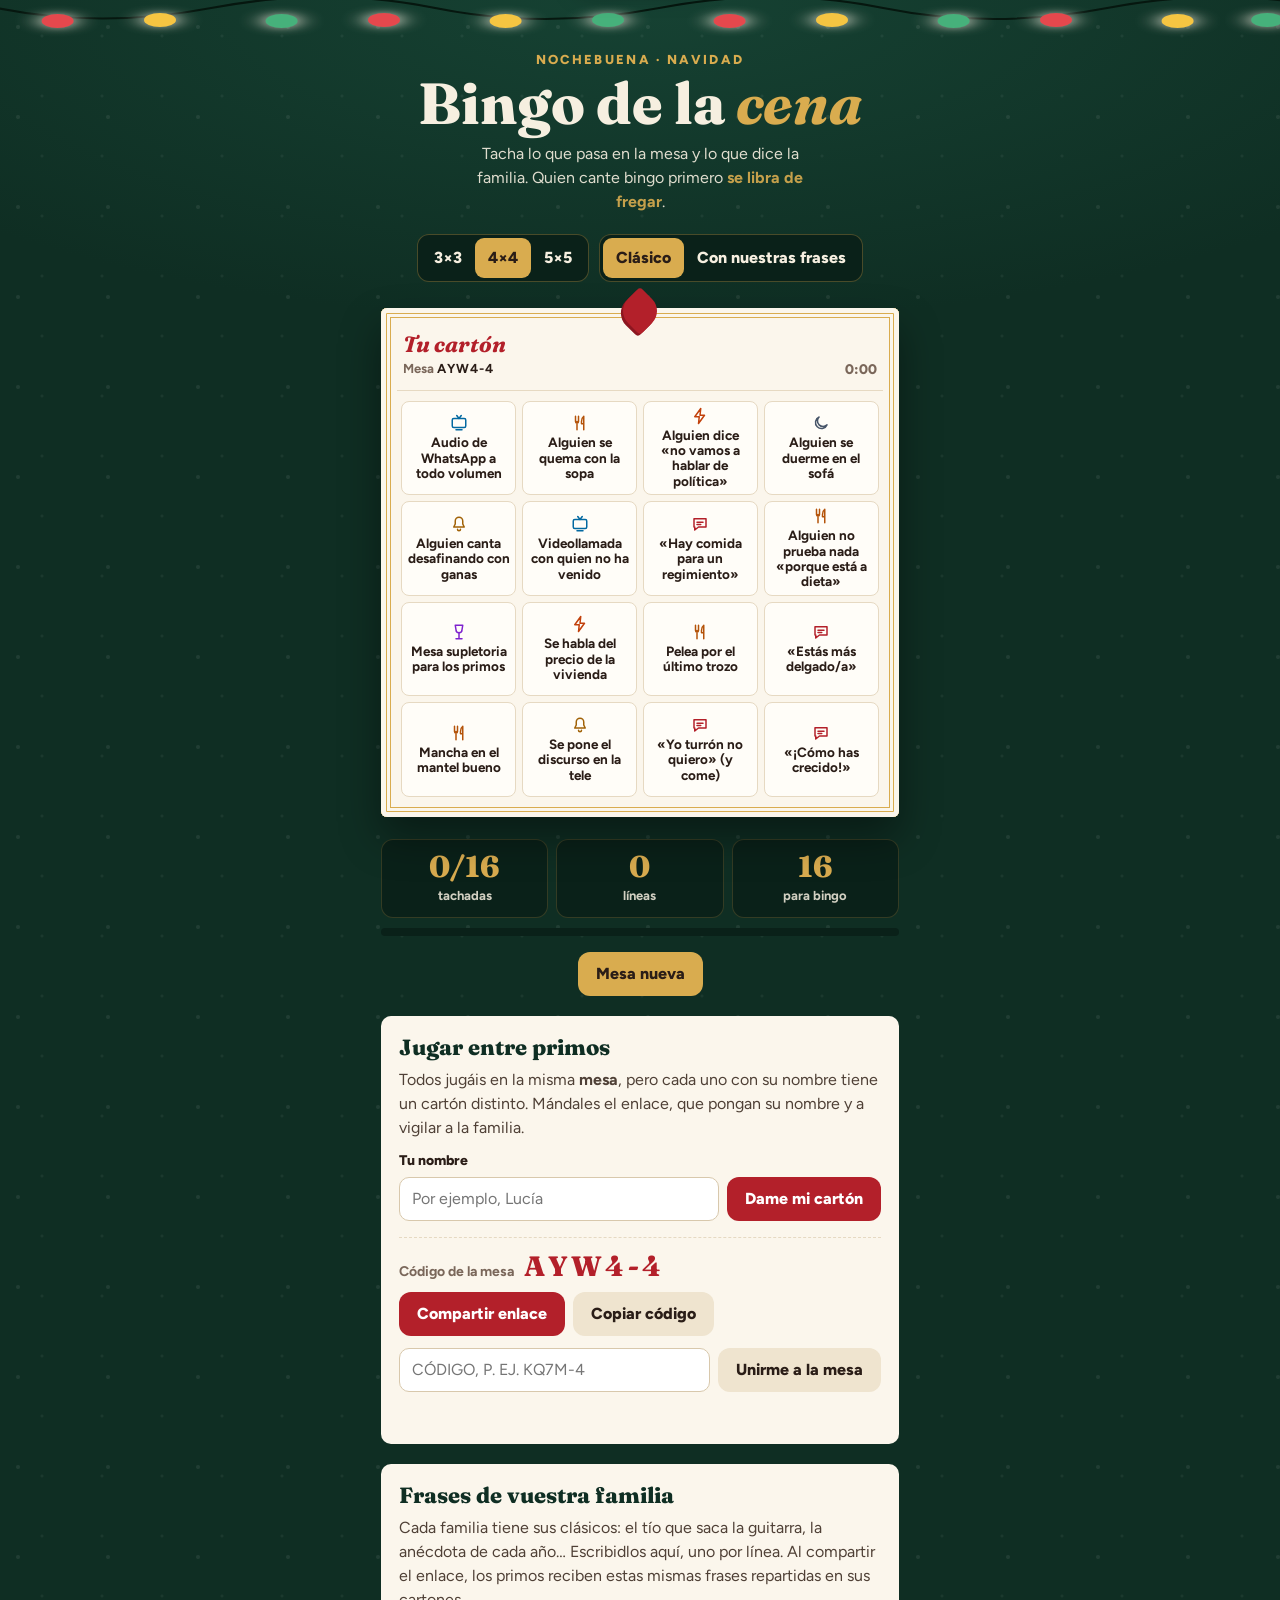
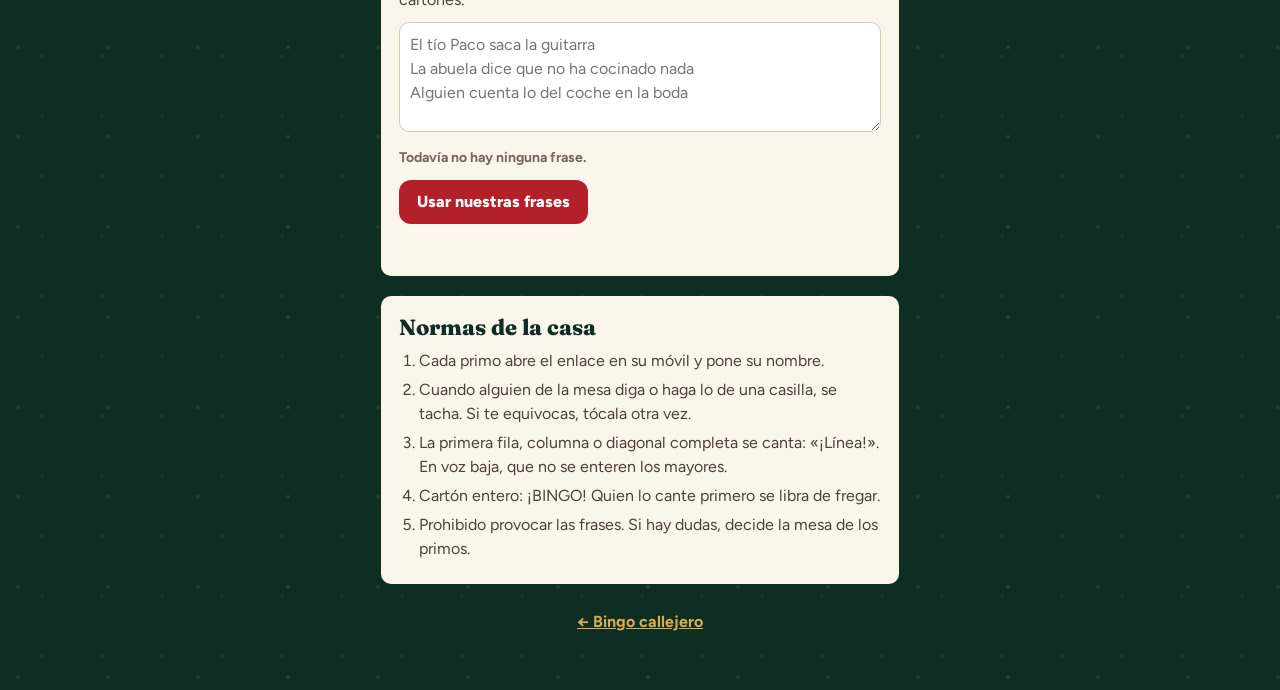
==== navidad/index.html @ 9730216d "Bingo de la cena de Navidad en navidad/ Nueva página con estilo propio para jugar entre primos: fras" ====
<!DOCTYPE html>
<html lang="es">
<head>
<meta charset="utf-8">
<meta name="viewport" content="width=device-width, initial-scale=1, viewport-fit=cover">
<title>Bingo de la cena de Navidad</title>
<meta name="description" content="Un bingo para la cena de Navidad: tacha las frases de la familia y lo que pasa en la mesa. ¡Quien cante bingo se libra de fregar!">
<meta name="theme-color" content="#0f2e23">
<link rel="manifest" href="manifest.webmanifest">
<link rel="icon" href="icons/icon.svg" type="image/svg+xml">
<link rel="apple-touch-icon" href="icons/icon-180.png">
<meta name="apple-mobile-web-app-capable" content="yes">
<meta name="mobile-web-app-capable" content="yes">
<meta name="apple-mobile-web-app-status-bar-style" content="black-translucent">
<meta name="apple-mobile-web-app-title" content="Bingo Navidad">
<link rel="preconnect" href="https://fonts.googleapis.com">
<link rel="preconnect" href="https://fonts.gstatic.com" crossorigin>
<link href="https://fonts.googleapis.com/css2?family=Fraunces:ital,opsz,wght@0,9..144,600;0,9..144,800;1,9..144,700&family=Figtree:wght@500;700;800&display=swap" rel="stylesheet">
<link rel="stylesheet" href="styles.css?v=1">
</head>
<body>
<svg width="0" height="0" style="position:absolute" aria-hidden="true">
 <defs>
  <symbol id="i-dice" viewBox="0 0 24 24" fill="none" stroke="currentColor" stroke-width="2" stroke-linejoin="round" stroke-linecap="round"><path d="M4 5h16v11H10l-5 4v-4H4z"/><path d="M8 9.5h8M8 12.5h5"/></symbol>
  <symbol id="i-comida" viewBox="0 0 24 24" fill="none" stroke="currentColor" stroke-width="2" stroke-linejoin="round" stroke-linecap="round"><path d="M6 3v7a2 2 0 0 0 4 0V3M8 10v11"/><path d="M17 21V3c-2 1.5-3 4-3 7v3h3"/></symbol>
  <symbol id="i-mesa" viewBox="0 0 24 24" fill="none" stroke="currentColor" stroke-width="2" stroke-linejoin="round" stroke-linecap="round"><path d="M7 3h10l-1 6a4 4 0 0 1-8 0z"/><path d="M12 13v7M8 21h8"/></symbol>
  <symbol id="i-tele" viewBox="0 0 24 24" fill="none" stroke="currentColor" stroke-width="2" stroke-linejoin="round" stroke-linecap="round"><rect x="3" y="6" width="18" height="12" rx="2"/><path d="m9 2 3 4 3-4M8 21h8"/></symbol>
  <symbol id="i-familia" viewBox="0 0 24 24" fill="none" stroke="currentColor" stroke-width="2" stroke-linecap="round"><circle cx="8" cy="7" r="2.6"/><circle cx="16.5" cy="9" r="2.2"/><path d="M3 20v-3a5 5 0 0 1 10 0v3M13.5 20v-2.5a3.5 3.5 0 0 1 7 0V20"/></symbol>
  <symbol id="i-lio" viewBox="0 0 24 24" fill="none" stroke="currentColor" stroke-width="2" stroke-linejoin="round"><path d="M13 2 5 13h6l-1 9 8-11h-6z"/></symbol>
  <symbol id="i-sofa" viewBox="0 0 24 24" fill="none" stroke="currentColor" stroke-width="2" stroke-linejoin="round" stroke-linecap="round"><path d="M20 14.5A8 8 0 1 1 9.5 4a6.5 6.5 0 0 0 10.5 10.5z"/></symbol>
  <symbol id="i-tradicion" viewBox="0 0 24 24" fill="none" stroke="currentColor" stroke-width="2" stroke-linejoin="round" stroke-linecap="round"><path d="M12 3a5 5 0 0 0-5 5v4l-2 4h14l-2-4V8a5 5 0 0 0-5-5z"/><path d="M10 19a2 2 0 0 0 4 0"/></symbol>
  <symbol id="i-mio" viewBox="0 0 24 24" fill="none" stroke="currentColor" stroke-width="2" stroke-linejoin="round" stroke-linecap="round"><path d="M4 20l4-1L19 8l-3-3L5 16z"/><path d="M14 7l3 3"/></symbol>
  <symbol id="i-star" viewBox="0 0 24 24"><path fill="currentColor" d="m12 2.5 2.8 6 6.6.7-4.9 4.5 1.4 6.5L12 16.9l-5.9 3.3 1.4-6.5-4.9-4.5 6.6-.7z"/></symbol>
 </defs>
</svg>

<svg class="lights" viewBox="0 0 400 40" preserveAspectRatio="none" aria-hidden="true">
 <path d="M-4 6 Q 30 30 66 8 T 136 8 T 206 8 T 276 8 T 346 8 T 416 8" fill="none" stroke="#06170f" stroke-width="2"/>
 <g class="bulbs">
  <ellipse cx="18" cy="21" rx="5" ry="7" fill="#e5484d"/><ellipse cx="50" cy="20" rx="5" ry="7" fill="#f5c542"/>
  <ellipse cx="88" cy="21" rx="5" ry="7" fill="#46b17b"/><ellipse cx="120" cy="20" rx="5" ry="7" fill="#e5484d"/>
  <ellipse cx="158" cy="21" rx="5" ry="7" fill="#f5c542"/><ellipse cx="190" cy="20" rx="5" ry="7" fill="#46b17b"/>
  <ellipse cx="228" cy="21" rx="5" ry="7" fill="#e5484d"/><ellipse cx="260" cy="20" rx="5" ry="7" fill="#f5c542"/>
  <ellipse cx="298" cy="21" rx="5" ry="7" fill="#46b17b"/><ellipse cx="330" cy="20" rx="5" ry="7" fill="#e5484d"/>
  <ellipse cx="368" cy="21" rx="5" ry="7" fill="#f5c542"/><ellipse cx="396" cy="20" rx="5" ry="7" fill="#46b17b"/>
 </g>
</svg>

<header>
 <p class="kicker">Nochebuena · Navidad</p>
 <h1>Bingo de la <em>cena</em></h1>
 <p class="sub">Tacha lo que pasa en la mesa y lo que dice la familia. Quien cante bingo primero <b>se libra de fregar</b>.</p>
</header>

<main>
 <div class="bar">
  <div class="seg" role="group" aria-label="Tamaño del cartón">
   <button data-size="3">3×3</button><button data-size="4">4×4</button><button data-size="5">5×5</button>
  </div>
  <div class="seg" role="group" aria-label="Tipo de cartón">
   <button data-mode="serie">Clásico</button><button data-mode="mine">Con nuestras frases</button>
  </div>
 </div>

 <section class="card" aria-label="Tu cartón">
  <div class="chead">
   <div><span class="who" id="who">Tu cartón</span><span class="table">Mesa <b id="codeTop"></b></span></div>
   <span id="clock" aria-label="Tiempo de partida">0:00</span>
  </div>
  <div class="grid" id="grid"></div>
 </section>

 <div class="score">
  <div><b id="sMarks">0/0</b><span>tachadas</span></div>
  <div><b id="sLines">0</b><span>líneas</span></div>
  <div><b id="sLeft">0</b><span>para bingo</span></div>
 </div>
 <div class="meter" aria-hidden="true"><i id="meter"></i></div>
 <div class="bar" style="margin-top:16px"><button class="btn gold" id="nuevo">Mesa nueva</button></div>

 <section class="panel" id="playPanel">
  <h2>Jugar entre primos</h2>
  <p>Todos jugáis en la misma <b>mesa</b>, pero cada uno con su nombre tiene un cartón distinto. Mándales el enlace, que pongan su nombre y a vigilar a la familia.</p>
  <label class="lbl" for="name">Tu nombre</label>
  <div class="row">
   <input id="name" maxlength="24" placeholder="Por ejemplo, Lucía" autocomplete="given-name">
   <button class="btn" id="nameBtn">Dame mi cartón</button>
  </div>
  <div class="tablecode"><span>Código de la mesa</span><b id="code">----</b></div>
  <div class="row"><button class="btn" id="link">Compartir enlace</button><button class="btn ghost" id="copy">Copiar código</button></div>
  <div class="row" style="margin-top:12px">
   <input id="join" class="up" maxlength="6" placeholder="Código, p. ej. KQ7M-4" aria-label="Código de mesa" autocomplete="off">
   <button class="btn ghost" id="joinBtn">Unirme a la mesa</button>
  </div>
  <p class="msg" id="msg" role="status"></p>
 </section>

 <section class="panel" id="customPanel">
  <h2>Frases de vuestra familia</h2>
  <p>Cada familia tiene sus clásicos: el tío que saca la guitarra, la anécdota de cada año… Escribidlos aquí, uno por línea. Al compartir el enlace, los primos reciben estas mismas frases repartidas en sus cartones.</p>
  <textarea id="custom" aria-label="Vuestras frases, una por línea" placeholder="El tío Paco saca la guitarra&#10;La abuela dice que no ha cocinado nada&#10;Alguien cuenta lo del coche en la boda"></textarea>
  <p class="hint" id="customInfo"></p>
  <div class="row"><button class="btn" id="makeCustom">Usar nuestras frases</button></div>
  <p class="msg" id="customMsg" role="status"></p>
 </section>

 <section class="panel">
  <h2>Normas de la casa</h2>
  <ol>
   <li>Cada primo abre el enlace en su móvil y pone su nombre.</li>
   <li>Cuando alguien de la mesa diga o haga lo de una casilla, se tacha. Si te equivocas, tócala otra vez.</li>
   <li>La primera fila, columna o diagonal completa se canta: «¡Línea!». En voz baja, que no se enteren los mayores.</li>
   <li>Cartón entero: ¡BINGO! Quien lo cante primero se libra de fregar.</li>
   <li>Prohibido provocar las frases. Si hay dudas, decide la mesa de los primos.</li>
  </ol>
 </section>

 <p class="foot"><a href="../">← Bingo callejero</a></p>
</main>

<div class="toast" id="toast" role="status">¡Línea!</div>
<div class="win-ov" id="winOv" role="dialog" aria-modal="true" aria-labelledby="winT">
 <div class="win-card">
  <svg class="win-star" aria-hidden="true"><use href="#i-star"/></svg>
  <h2 id="winT">¡BINGO!</h2>
  <p id="winP"></p>
  <div class="row" style="justify-content:center">
   <button class="btn ghost" id="again">Otro cartón</button>
   <button class="btn" id="close">Ver cartón</button>
  </div>
 </div>
</div>
<canvas id="fx"></canvas>

<!-- Al cambiar app.js o styles.css, sube el ?v= aquí y la versión en sw.js -->
<script src="app.js?v=1"></script>
</body>
</html>
---- navidad/styles.css ----
/* VOICE: cálido, de sobremesa, cómplice entre primos
   IDEA: una tarjeta de felicitación sobre el mantel, con guirnalda de luces y sellos de lacre al tachar
   COLOUR and TYPE: verde abeto de fondo, papel crema, rojo lacre, dorado; Fraunces (titulares) + Figtree */
:root{color-scheme:light dark;
--bg:#0f2e23;--bg2:#0a2119;--bg3:#164233;
--paper:light-dark(#fbf6ec,#efe6d4);--ink:#2a1d17;--on:#f6efe0;
--red:#b3202a;--red2:#8c1620;--gold:#d9ac4f;--gold2:#a77c25;--muted:#7a675a;--line:#e6d9c2}
:root[data-theme=light]{color-scheme:light}:root[data-theme=dark]{color-scheme:dark}
*{box-sizing:border-box;min-width:0}
body{margin:0;color:var(--on);font:16px/1.5 Figtree,system-ui,sans-serif;overflow-x:clip;
 background:
  radial-gradient(circle at 20% 30%,rgba(255,255,255,.07) 0 1.5px,transparent 2.5px) 0 0/90px 90px,
  radial-gradient(circle at 70% 60%,rgba(255,255,255,.05) 0 1px,transparent 2px) 0 0/60px 60px,
  radial-gradient(120% 60% at 50% 0,var(--bg3),var(--bg) 60%) fixed,var(--bg);
 padding:0 env(safe-area-inset-right) env(safe-area-inset-bottom) env(safe-area-inset-left)}
button,input,textarea{font:inherit}
a{color:var(--gold)}

.lights{display:block;width:100%;height:40px;margin-top:env(safe-area-inset-top)}
.bulbs ellipse{animation:blink 2.4s infinite ease-in-out;filter:drop-shadow(0 0 4px currentColor)}
.bulbs ellipse:nth-child(3n+2){animation-delay:.8s}.bulbs ellipse:nth-child(3n){animation-delay:1.6s}
@keyframes blink{0%,100%{opacity:1}50%{opacity:.35}}

header{padding:10px max(5vw,16px) 0;text-align:center}
.kicker{margin:0;font-weight:800;font-size:13px;letter-spacing:.18em;text-transform:uppercase;color:var(--gold)}
h1{font:800 clamp(38px,10vw,58px)/1 Fraunces,Georgia,serif;margin:4px 0 0;text-wrap:balance}
h1 em{font-style:italic;font-weight:700;color:var(--gold)}
.sub{margin:10px auto 0;max-width:36ch;opacity:.9}
.sub b{color:var(--gold)}

main{max-width:620px;margin:0 auto;padding:20px max(4vw,12px) 40px}
.bar{display:flex;flex-wrap:wrap;gap:10px;justify-content:center;align-items:center;margin-bottom:16px}
.seg{display:flex;background:var(--bg2);border:1px solid rgba(217,172,79,.3);border-radius:12px;padding:3px}
.seg button{border:0;background:none;color:var(--on);font-weight:800;min-height:40px;padding:0 13px;border-radius:9px;cursor:pointer}
.seg button[aria-pressed=true]{background:var(--gold);color:var(--ink)}
.btn{border:0;min-height:44px;padding:0 18px;border-radius:12px;font-weight:800;cursor:pointer;background:var(--red);color:#fff}
.btn.gold{background:var(--gold);color:var(--ink)}
.btn.ghost{background:#efe4cf;color:var(--ink)}
.btn:active{transform:translateY(1px)}
button:focus-visible,input:focus-visible,textarea:focus-visible,a:focus-visible{outline:3px solid var(--gold);outline-offset:2px}

/* El cartón: tarjeta de felicitación con doble filete dorado */
.card{background:var(--paper);color:var(--ink);border-radius:6px;padding:16px;margin-top:26px;position:relative;
 box-shadow:inset 0 0 0 5px var(--paper),inset 0 0 0 6px var(--gold),inset 0 0 0 9px var(--paper),inset 0 0 0 10px var(--gold),0 20px 40px rgba(0,0,0,.4)}
.card::before{content:"";position:absolute;left:50%;top:-14px;width:34px;height:34px;transform:translateX(-50%) rotate(45deg);
 background:var(--red);border-radius:4px 50% 4px 50%;box-shadow:0 3px 0 var(--red2)}
.chead{display:flex;justify-content:space-between;align-items:flex-end;gap:8px;padding:8px 6px 10px;margin-bottom:10px;border-bottom:1px solid var(--line)}
.chead .who{display:block;font:italic 700 22px/1.1 Fraunces,Georgia,serif;color:var(--red)}
.chead .table{font-size:13px;font-weight:700;color:var(--muted)}
.chead .table b{color:var(--ink);letter-spacing:.08em}
#clock{font-weight:800;color:var(--muted);font-size:14px;white-space:nowrap;font-variant-numeric:tabular-nums}
.grid{display:grid;gap:6px;padding:0 4px 4px;grid-auto-rows:1fr}
.cell{position:relative;min-height:92px;border:1px solid var(--line);border-radius:8px;background:#fffdf8;color:var(--ink);padding:5px 4px;
 display:flex;flex-direction:column;align-items:center;justify-content:center;gap:3px;text-align:center;cursor:pointer;font-weight:700;font-size:13.5px;line-height:1.14;
 hyphens:auto;overflow:hidden;-webkit-tap-highlight-color:transparent;transition:background .2s}
.g5 .cell{font-size:11.5px;padding:4px 2px;border-radius:6px;min-height:76px}.g3 .cell{font-size:16px;min-height:110px}
.cell svg.ic{width:22px;height:22px;flex:none;color:var(--c)}
.g4 .cell svg.ic{width:18px;height:18px}.g5 .cell svg.ic{width:15px;height:15px}.g3 .cell svg.ic{width:32px;height:32px}
.cell .t{overflow-wrap:break-word;position:relative}
/* Sello de lacre */
.cell .seal{position:absolute;left:8%;top:50%;width:84%;aspect-ratio:1;margin-top:-42%;border-radius:50%;pointer-events:none;mix-blend-mode:multiply;
 background:radial-gradient(circle at 36% 32%,rgba(214,60,60,.55),rgba(179,32,42,.8) 70%);
 box-shadow:inset 0 0 0 3px rgba(140,22,32,.35);transform:scale(0) rotate(-30deg);transition:transform .25s cubic-bezier(.3,1.6,.5,1)}
.cell.on .seal{transform:scale(1) rotate(0)}
.cell.on{border-color:var(--red)}
.cell.win{background:#fbecc4;border-color:var(--gold)}
.cell.free{background:var(--red);border-color:var(--red2);color:#fff;cursor:default}
.cell.free svg{width:28px;height:28px;color:var(--gold)}
.cell.free .t{font:italic 700 13px/1.1 Fraunces,serif}

.score{display:grid;grid-template-columns:repeat(3,minmax(0,1fr));gap:8px;margin-top:22px}
.score div{background:var(--bg2);border:1px solid rgba(217,172,79,.2);border-radius:12px;padding:10px 6px;text-align:center}
.score b{display:block;font:800 clamp(22px,6vw,30px)/1.1 Fraunces,serif;color:var(--gold);font-variant-numeric:tabular-nums}
.score span{font-size:13px;font-weight:700;opacity:.85}
.meter{height:8px;background:var(--bg2);border-radius:99px;margin-top:10px;overflow:hidden}
.meter i{display:block;height:100%;width:0;border-radius:99px;transition:width .3s;
 background:repeating-linear-gradient(-45deg,var(--red) 0 8px,#fff 8px 16px)}

.panel{background:var(--paper);color:var(--ink);border-radius:10px;padding:18px;margin-top:20px}
.panel h2{font:800 22px/1.2 Fraunces,Georgia,serif;margin:0 0 8px;color:var(--bg)}
.panel p{margin:0 0 10px;color:#4f4036}
.lbl{display:block;font-weight:800;font-size:14px;margin:4px 0 6px}
.tablecode{display:flex;align-items:baseline;gap:10px;flex-wrap:wrap;margin:16px 0 10px;padding-top:14px;border-top:1px dashed var(--line)}
.tablecode span{font-size:14px;font-weight:700;color:var(--muted)}
.tablecode b{font:800 28px/1 Fraunces,serif;letter-spacing:.12em;color:var(--red)}
.row{display:flex;flex-wrap:wrap;gap:8px;align-items:center}
.row input{flex:1 1 140px;min-height:44px;font-size:16px;border:1px solid #d8c8ac;border-radius:10px;padding:0 12px;background:#fff;color:var(--ink)}
.row input.up{text-transform:uppercase}
textarea{width:100%;min-height:110px;font-size:16px;border:1px solid #d8c8ac;border-radius:10px;padding:10px;background:#fff;color:var(--ink);resize:vertical}
.hint{font-size:14px;font-weight:700;color:var(--muted)!important;margin:8px 0 12px!important}
.msg{font-weight:800;color:var(--red);min-height:1.5em;margin:8px 0 0}
ol{margin:0;padding-inline-start:20px;color:#4f4036}ol li{margin:5px 0}
.foot{text-align:center;margin-top:26px;font-weight:700}

.toast{position:fixed;left:50%;top:calc(18px + env(safe-area-inset-top));transform:translate(-50%,-170%);background:var(--gold);color:var(--ink);
 font:italic 800 22px Fraunces,serif;padding:12px 24px;border-radius:12px;box-shadow:0 10px 24px rgba(0,0,0,.35);transition:transform .35s cubic-bezier(.3,1.5,.5,1);z-index:20;white-space:nowrap}
.toast.show{transform:translate(-50%,0)}
.win-ov{position:fixed;inset:0;background:rgba(5,18,13,.78);display:none;place-items:center;z-index:30;padding:20px}
.win-ov.show{display:grid}
.win-card{background:var(--paper);color:var(--ink);border-radius:10px;padding:28px 22px 24px;text-align:center;max-width:360px;width:100%;
 box-shadow:inset 0 0 0 5px var(--paper),inset 0 0 0 6px var(--gold),0 20px 50px rgba(0,0,0,.5)}
.win-star{width:44px;height:44px;color:var(--gold)}
.win-card h2{font:800 clamp(44px,14vw,62px)/1 Fraunces,serif;margin:2px 0 0;color:var(--red)}
.win-card p{font-weight:700;margin:10px 0 18px;font-size:17px}
canvas#fx{position:fixed;inset:0;width:100%;height:100%;pointer-events:none;z-index:40}
@media (prefers-reduced-motion:reduce){*{transition:none!important;animation:none!important}}
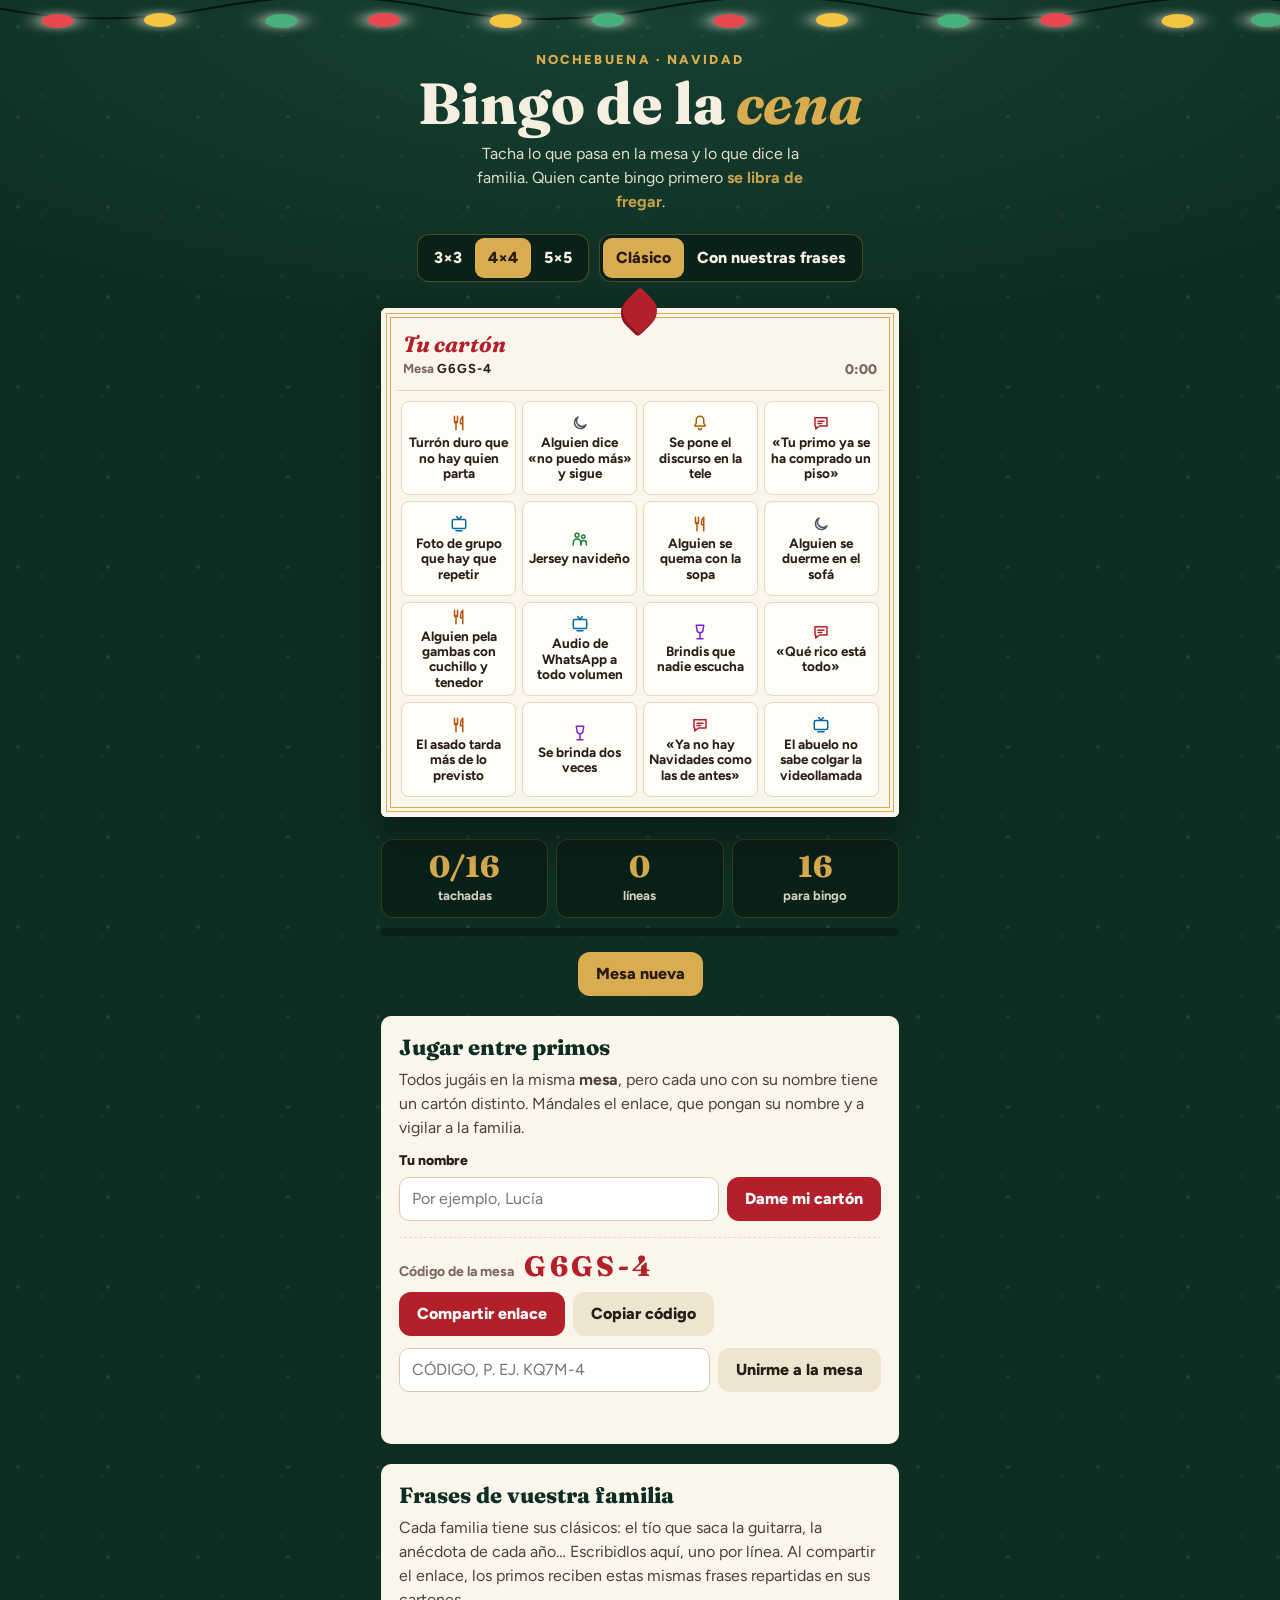
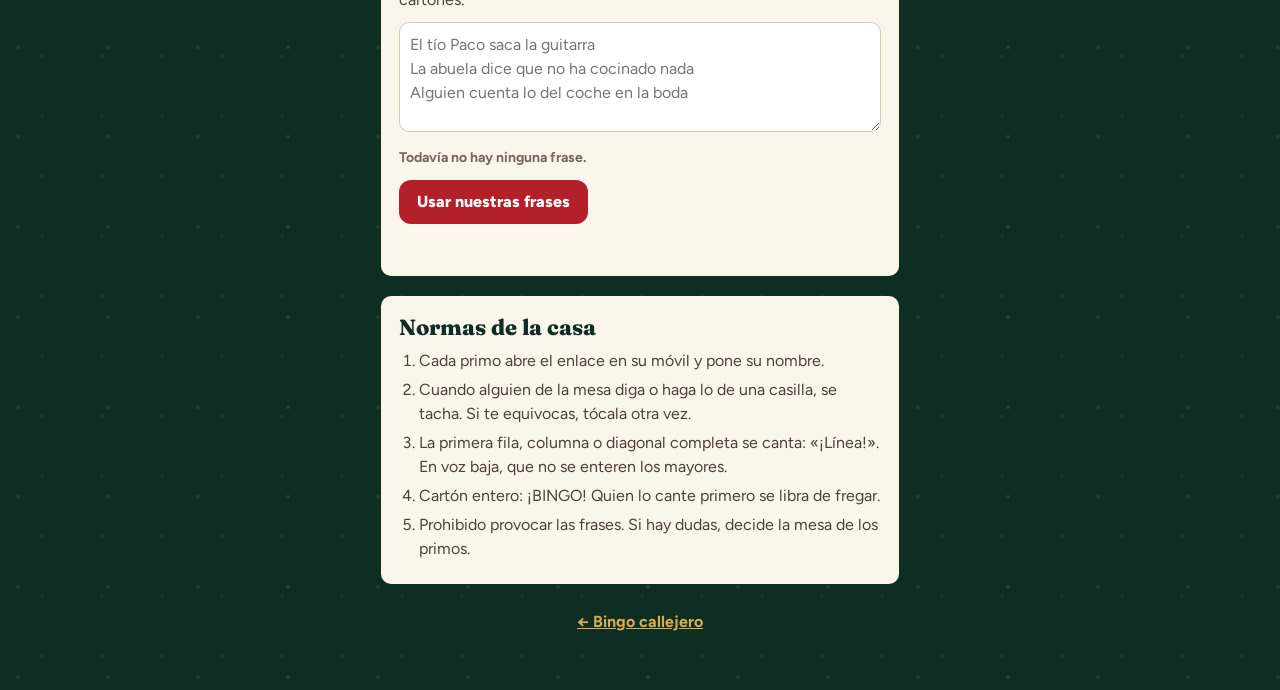
==== commit e66624aa: "Bingo de Navidad: frases nuevas de la familia Añade «Estás más gordo/a», «¿Para cuándo la boda?», «¿" ====
--- a/navidad/index.html
+++ b/navidad/index.html
@@ -16,7 +16,7 @@
 <link rel="preconnect" href="https://fonts.googleapis.com">
 <link rel="preconnect" href="https://fonts.gstatic.com" crossorigin>
 <link href="https://fonts.googleapis.com/css2?family=Fraunces:ital,opsz,wght@0,9..144,600;0,9..144,800;1,9..144,700&family=Figtree:wght@500;700;800&display=swap" rel="stylesheet">
-<link rel="stylesheet" href="styles.css?v=1">
+<link rel="stylesheet" href="styles.css?v=2">
 </head>
 <body>
 <svg width="0" height="0" style="position:absolute" aria-hidden="true">
@@ -133,6 +133,6 @@
 <canvas id="fx"></canvas>
 
 <!-- Al cambiar app.js o styles.css, sube el ?v= aquí y la versión en sw.js -->
-<script src="app.js?v=1"></script>
+<script src="app.js?v=2"></script>
 </body>
 </html>
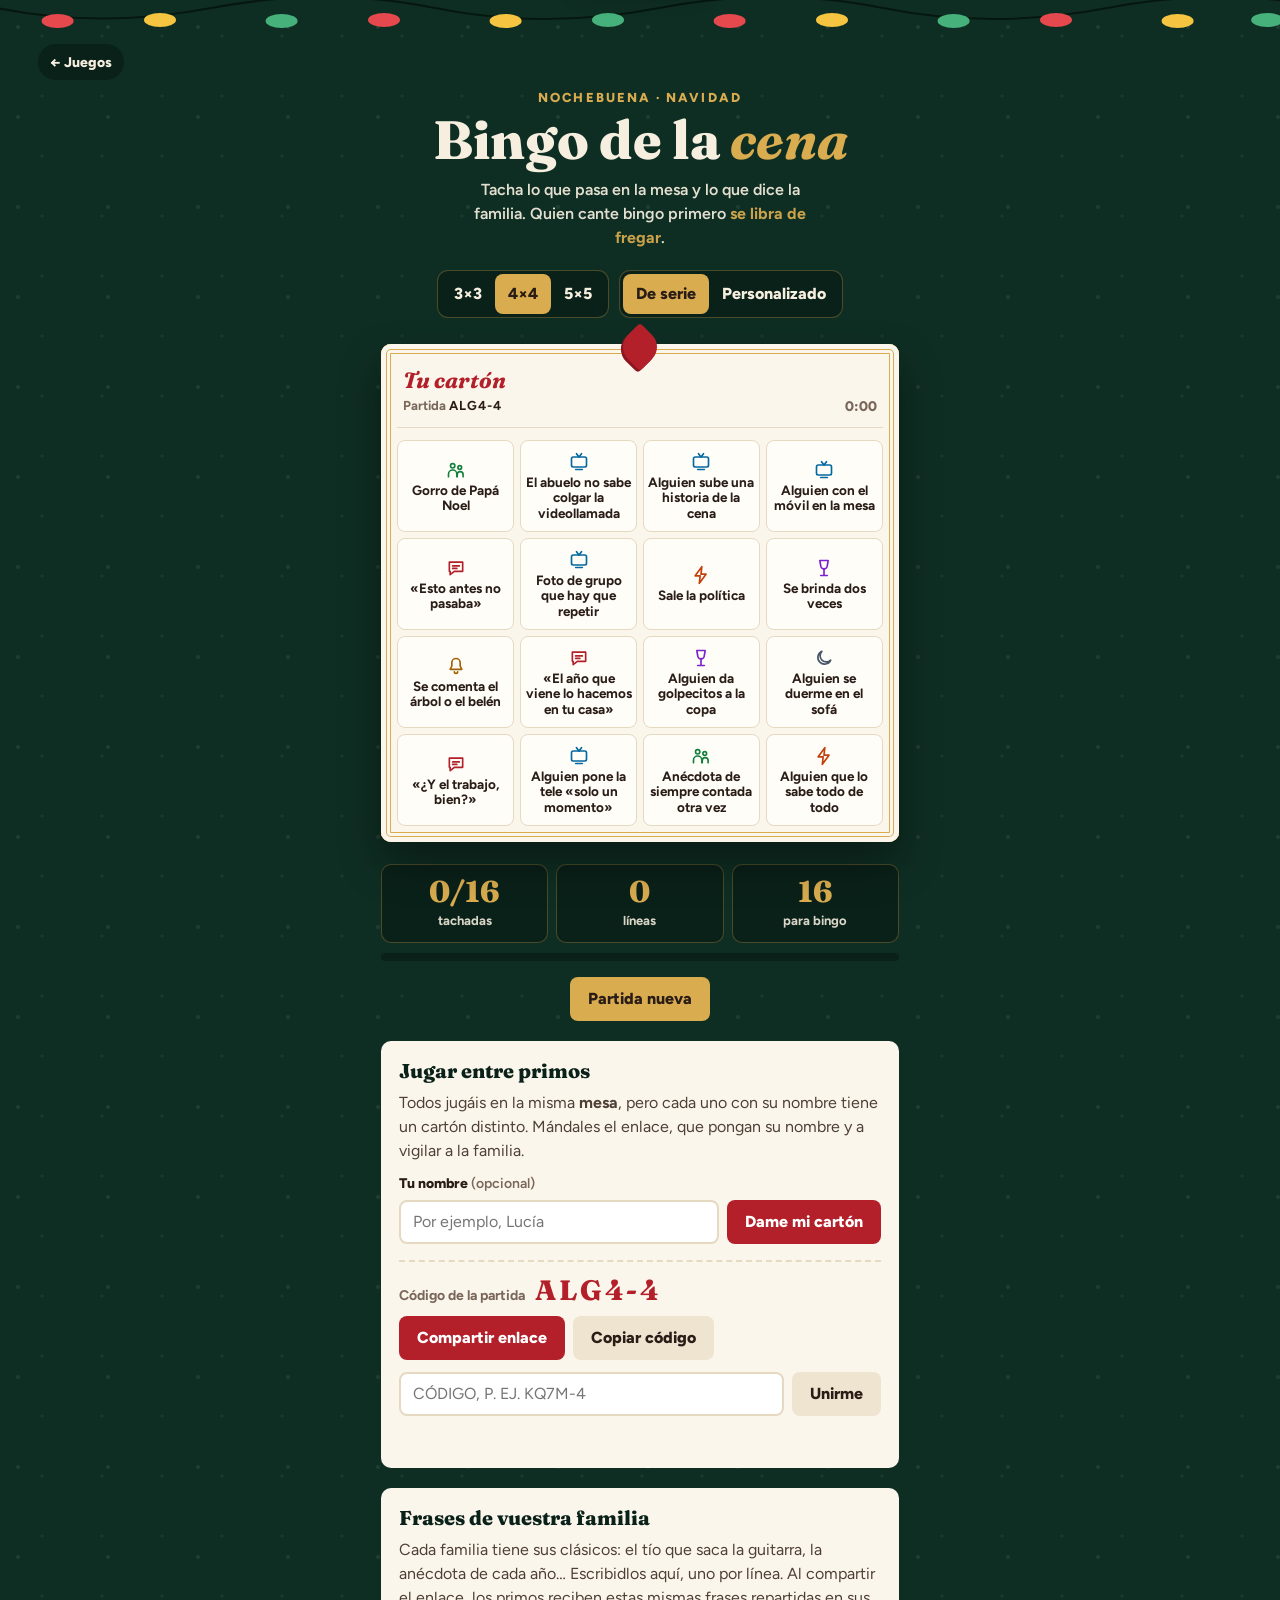
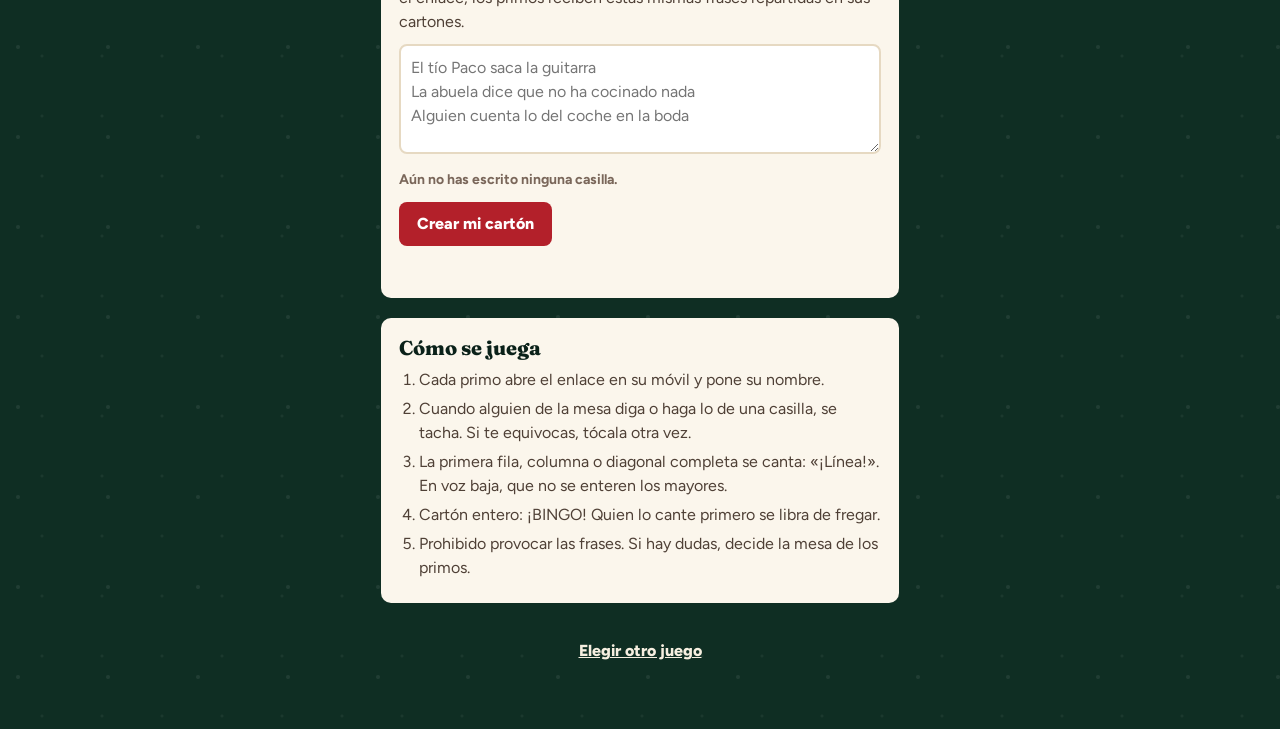
==== commit 69f3af13: "Un solo bingo con selector de juego: calle, Navidad, coche y playa Al abrir la app se elige el juego" ====
--- a/navidad/index.html
+++ b/navidad/index.html
@@ -2,137 +2,20 @@
 <html lang="es">
 <head>
 <meta charset="utf-8">
-<meta name="viewport" content="width=device-width, initial-scale=1, viewport-fit=cover">
+<meta name="viewport" content="width=device-width, initial-scale=1">
 <title>Bingo de la cena de Navidad</title>
-<meta name="description" content="Un bingo para la cena de Navidad: tacha las frases de la familia y lo que pasa en la mesa. ¡Quien cante bingo se libra de fregar!">
-<meta name="theme-color" content="#0f2e23">
-<link rel="manifest" href="manifest.webmanifest">
-<link rel="icon" href="icons/icon.svg" type="image/svg+xml">
-<link rel="apple-touch-icon" href="icons/icon-180.png">
-<meta name="apple-mobile-web-app-capable" content="yes">
-<meta name="mobile-web-app-capable" content="yes">
-<meta name="apple-mobile-web-app-status-bar-style" content="black-translucent">
-<meta name="apple-mobile-web-app-title" content="Bingo Navidad">
-<link rel="preconnect" href="https://fonts.googleapis.com">
-<link rel="preconnect" href="https://fonts.gstatic.com" crossorigin>
-<link href="https://fonts.googleapis.com/css2?family=Fraunces:ital,opsz,wght@0,9..144,600;0,9..144,800;1,9..144,700&family=Figtree:wght@500;700;800&display=swap" rel="stylesheet">
-<link rel="stylesheet" href="styles.css?v=2">
+<!-- El bingo de Navidad ahora es un juego más dentro de la app principal.
+     Esta página solo redirige, conservando la partida si venías de un enlace compartido. -->
+<script>
+(function(){
+  var p=new URLSearchParams(location.hash.slice(1));
+  p.set('m','navidad');
+  location.replace('../#'+p.toString());
+})();
+</script>
+<meta http-equiv="refresh" content="0; url=../#m=navidad">
 </head>
-<body>
-<svg width="0" height="0" style="position:absolute" aria-hidden="true">
- <defs>
-  <symbol id="i-dice" viewBox="0 0 24 24" fill="none" stroke="currentColor" stroke-width="2" stroke-linejoin="round" stroke-linecap="round"><path d="M4 5h16v11H10l-5 4v-4H4z"/><path d="M8 9.5h8M8 12.5h5"/></symbol>
-  <symbol id="i-comida" viewBox="0 0 24 24" fill="none" stroke="currentColor" stroke-width="2" stroke-linejoin="round" stroke-linecap="round"><path d="M6 3v7a2 2 0 0 0 4 0V3M8 10v11"/><path d="M17 21V3c-2 1.5-3 4-3 7v3h3"/></symbol>
-  <symbol id="i-mesa" viewBox="0 0 24 24" fill="none" stroke="currentColor" stroke-width="2" stroke-linejoin="round" stroke-linecap="round"><path d="M7 3h10l-1 6a4 4 0 0 1-8 0z"/><path d="M12 13v7M8 21h8"/></symbol>
-  <symbol id="i-tele" viewBox="0 0 24 24" fill="none" stroke="currentColor" stroke-width="2" stroke-linejoin="round" stroke-linecap="round"><rect x="3" y="6" width="18" height="12" rx="2"/><path d="m9 2 3 4 3-4M8 21h8"/></symbol>
-  <symbol id="i-familia" viewBox="0 0 24 24" fill="none" stroke="currentColor" stroke-width="2" stroke-linecap="round"><circle cx="8" cy="7" r="2.6"/><circle cx="16.5" cy="9" r="2.2"/><path d="M3 20v-3a5 5 0 0 1 10 0v3M13.5 20v-2.5a3.5 3.5 0 0 1 7 0V20"/></symbol>
-  <symbol id="i-lio" viewBox="0 0 24 24" fill="none" stroke="currentColor" stroke-width="2" stroke-linejoin="round"><path d="M13 2 5 13h6l-1 9 8-11h-6z"/></symbol>
-  <symbol id="i-sofa" viewBox="0 0 24 24" fill="none" stroke="currentColor" stroke-width="2" stroke-linejoin="round" stroke-linecap="round"><path d="M20 14.5A8 8 0 1 1 9.5 4a6.5 6.5 0 0 0 10.5 10.5z"/></symbol>
-  <symbol id="i-tradicion" viewBox="0 0 24 24" fill="none" stroke="currentColor" stroke-width="2" stroke-linejoin="round" stroke-linecap="round"><path d="M12 3a5 5 0 0 0-5 5v4l-2 4h14l-2-4V8a5 5 0 0 0-5-5z"/><path d="M10 19a2 2 0 0 0 4 0"/></symbol>
-  <symbol id="i-mio" viewBox="0 0 24 24" fill="none" stroke="currentColor" stroke-width="2" stroke-linejoin="round" stroke-linecap="round"><path d="M4 20l4-1L19 8l-3-3L5 16z"/><path d="M14 7l3 3"/></symbol>
-  <symbol id="i-star" viewBox="0 0 24 24"><path fill="currentColor" d="m12 2.5 2.8 6 6.6.7-4.9 4.5 1.4 6.5L12 16.9l-5.9 3.3 1.4-6.5-4.9-4.5 6.6-.7z"/></symbol>
- </defs>
-</svg>
-
-<svg class="lights" viewBox="0 0 400 40" preserveAspectRatio="none" aria-hidden="true">
- <path d="M-4 6 Q 30 30 66 8 T 136 8 T 206 8 T 276 8 T 346 8 T 416 8" fill="none" stroke="#06170f" stroke-width="2"/>
- <g class="bulbs">
-  <ellipse cx="18" cy="21" rx="5" ry="7" fill="#e5484d"/><ellipse cx="50" cy="20" rx="5" ry="7" fill="#f5c542"/>
-  <ellipse cx="88" cy="21" rx="5" ry="7" fill="#46b17b"/><ellipse cx="120" cy="20" rx="5" ry="7" fill="#e5484d"/>
-  <ellipse cx="158" cy="21" rx="5" ry="7" fill="#f5c542"/><ellipse cx="190" cy="20" rx="5" ry="7" fill="#46b17b"/>
-  <ellipse cx="228" cy="21" rx="5" ry="7" fill="#e5484d"/><ellipse cx="260" cy="20" rx="5" ry="7" fill="#f5c542"/>
-  <ellipse cx="298" cy="21" rx="5" ry="7" fill="#46b17b"/><ellipse cx="330" cy="20" rx="5" ry="7" fill="#e5484d"/>
-  <ellipse cx="368" cy="21" rx="5" ry="7" fill="#f5c542"/><ellipse cx="396" cy="20" rx="5" ry="7" fill="#46b17b"/>
- </g>
-</svg>
-
-<header>
- <p class="kicker">Nochebuena · Navidad</p>
- <h1>Bingo de la <em>cena</em></h1>
- <p class="sub">Tacha lo que pasa en la mesa y lo que dice la familia. Quien cante bingo primero <b>se libra de fregar</b>.</p>
-</header>
-
-<main>
- <div class="bar">
-  <div class="seg" role="group" aria-label="Tamaño del cartón">
-   <button data-size="3">3×3</button><button data-size="4">4×4</button><button data-size="5">5×5</button>
-  </div>
-  <div class="seg" role="group" aria-label="Tipo de cartón">
-   <button data-mode="serie">Clásico</button><button data-mode="mine">Con nuestras frases</button>
-  </div>
- </div>
-
- <section class="card" aria-label="Tu cartón">
-  <div class="chead">
-   <div><span class="who" id="who">Tu cartón</span><span class="table">Mesa <b id="codeTop"></b></span></div>
-   <span id="clock" aria-label="Tiempo de partida">0:00</span>
-  </div>
-  <div class="grid" id="grid"></div>
- </section>
-
- <div class="score">
-  <div><b id="sMarks">0/0</b><span>tachadas</span></div>
-  <div><b id="sLines">0</b><span>líneas</span></div>
-  <div><b id="sLeft">0</b><span>para bingo</span></div>
- </div>
- <div class="meter" aria-hidden="true"><i id="meter"></i></div>
- <div class="bar" style="margin-top:16px"><button class="btn gold" id="nuevo">Mesa nueva</button></div>
-
- <section class="panel" id="playPanel">
-  <h2>Jugar entre primos</h2>
-  <p>Todos jugáis en la misma <b>mesa</b>, pero cada uno con su nombre tiene un cartón distinto. Mándales el enlace, que pongan su nombre y a vigilar a la familia.</p>
-  <label class="lbl" for="name">Tu nombre</label>
-  <div class="row">
-   <input id="name" maxlength="24" placeholder="Por ejemplo, Lucía" autocomplete="given-name">
-   <button class="btn" id="nameBtn">Dame mi cartón</button>
-  </div>
-  <div class="tablecode"><span>Código de la mesa</span><b id="code">----</b></div>
-  <div class="row"><button class="btn" id="link">Compartir enlace</button><button class="btn ghost" id="copy">Copiar código</button></div>
-  <div class="row" style="margin-top:12px">
-   <input id="join" class="up" maxlength="6" placeholder="Código, p. ej. KQ7M-4" aria-label="Código de mesa" autocomplete="off">
-   <button class="btn ghost" id="joinBtn">Unirme a la mesa</button>
-  </div>
-  <p class="msg" id="msg" role="status"></p>
- </section>
-
- <section class="panel" id="customPanel">
-  <h2>Frases de vuestra familia</h2>
-  <p>Cada familia tiene sus clásicos: el tío que saca la guitarra, la anécdota de cada año… Escribidlos aquí, uno por línea. Al compartir el enlace, los primos reciben estas mismas frases repartidas en sus cartones.</p>
-  <textarea id="custom" aria-label="Vuestras frases, una por línea" placeholder="El tío Paco saca la guitarra&#10;La abuela dice que no ha cocinado nada&#10;Alguien cuenta lo del coche en la boda"></textarea>
-  <p class="hint" id="customInfo"></p>
-  <div class="row"><button class="btn" id="makeCustom">Usar nuestras frases</button></div>
-  <p class="msg" id="customMsg" role="status"></p>
- </section>
-
- <section class="panel">
-  <h2>Normas de la casa</h2>
-  <ol>
-   <li>Cada primo abre el enlace en su móvil y pone su nombre.</li>
-   <li>Cuando alguien de la mesa diga o haga lo de una casilla, se tacha. Si te equivocas, tócala otra vez.</li>
-   <li>La primera fila, columna o diagonal completa se canta: «¡Línea!». En voz baja, que no se enteren los mayores.</li>
-   <li>Cartón entero: ¡BINGO! Quien lo cante primero se libra de fregar.</li>
-   <li>Prohibido provocar las frases. Si hay dudas, decide la mesa de los primos.</li>
-  </ol>
- </section>
-
- <p class="foot"><a href="../">← Bingo callejero</a></p>
-</main>
-
-<div class="toast" id="toast" role="status">¡Línea!</div>
-<div class="win-ov" id="winOv" role="dialog" aria-modal="true" aria-labelledby="winT">
- <div class="win-card">
-  <svg class="win-star" aria-hidden="true"><use href="#i-star"/></svg>
-  <h2 id="winT">¡BINGO!</h2>
-  <p id="winP"></p>
-  <div class="row" style="justify-content:center">
-   <button class="btn ghost" id="again">Otro cartón</button>
-   <button class="btn" id="close">Ver cartón</button>
-  </div>
- </div>
-</div>
-<canvas id="fx"></canvas>
-
-<!-- Al cambiar app.js o styles.css, sube el ?v= aquí y la versión en sw.js -->
-<script src="app.js?v=2"></script>
+<body style="background:#0f2e23;color:#f6efe0;font:16px system-ui;text-align:center;padding:40px">
+<p>El bingo de Navidad se ha mudado. <a href="../#m=navidad" style="color:#d9ac4f">Ir al bingo</a></p>
 </body>
 </html>
